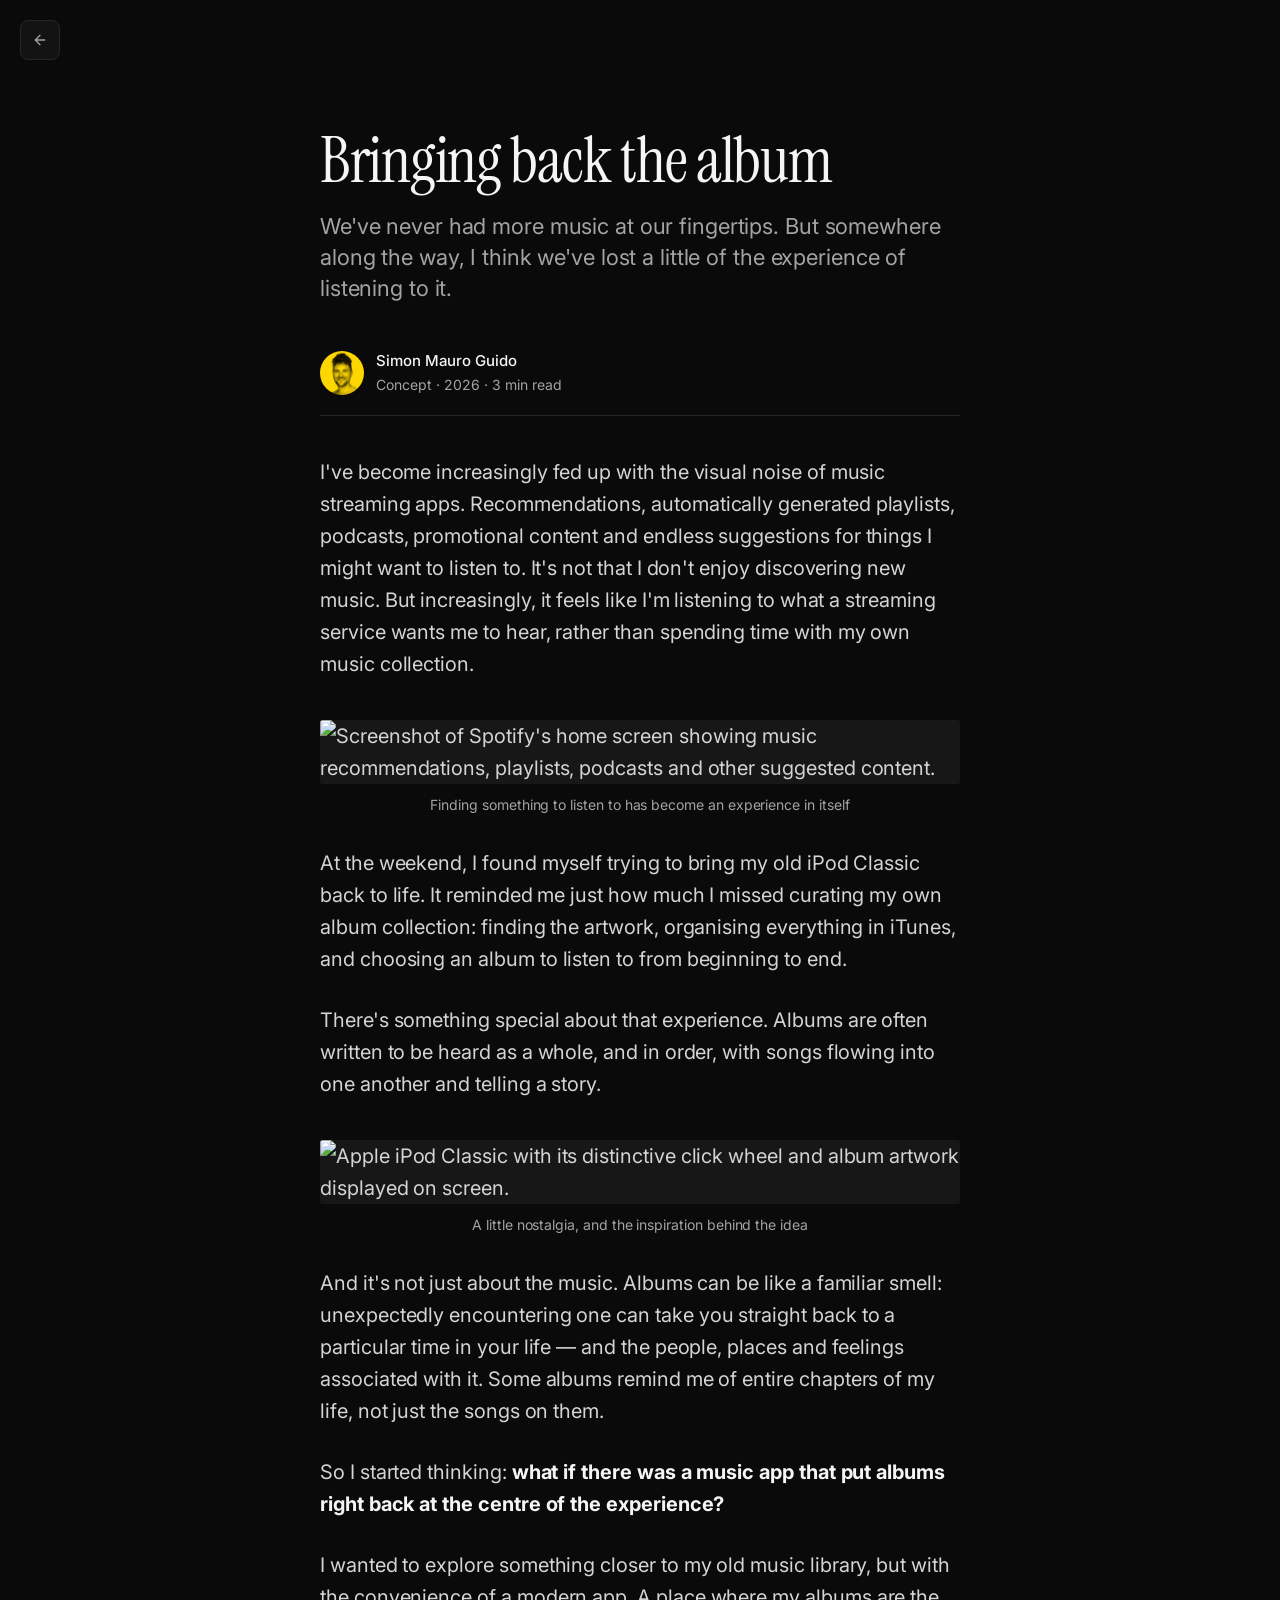
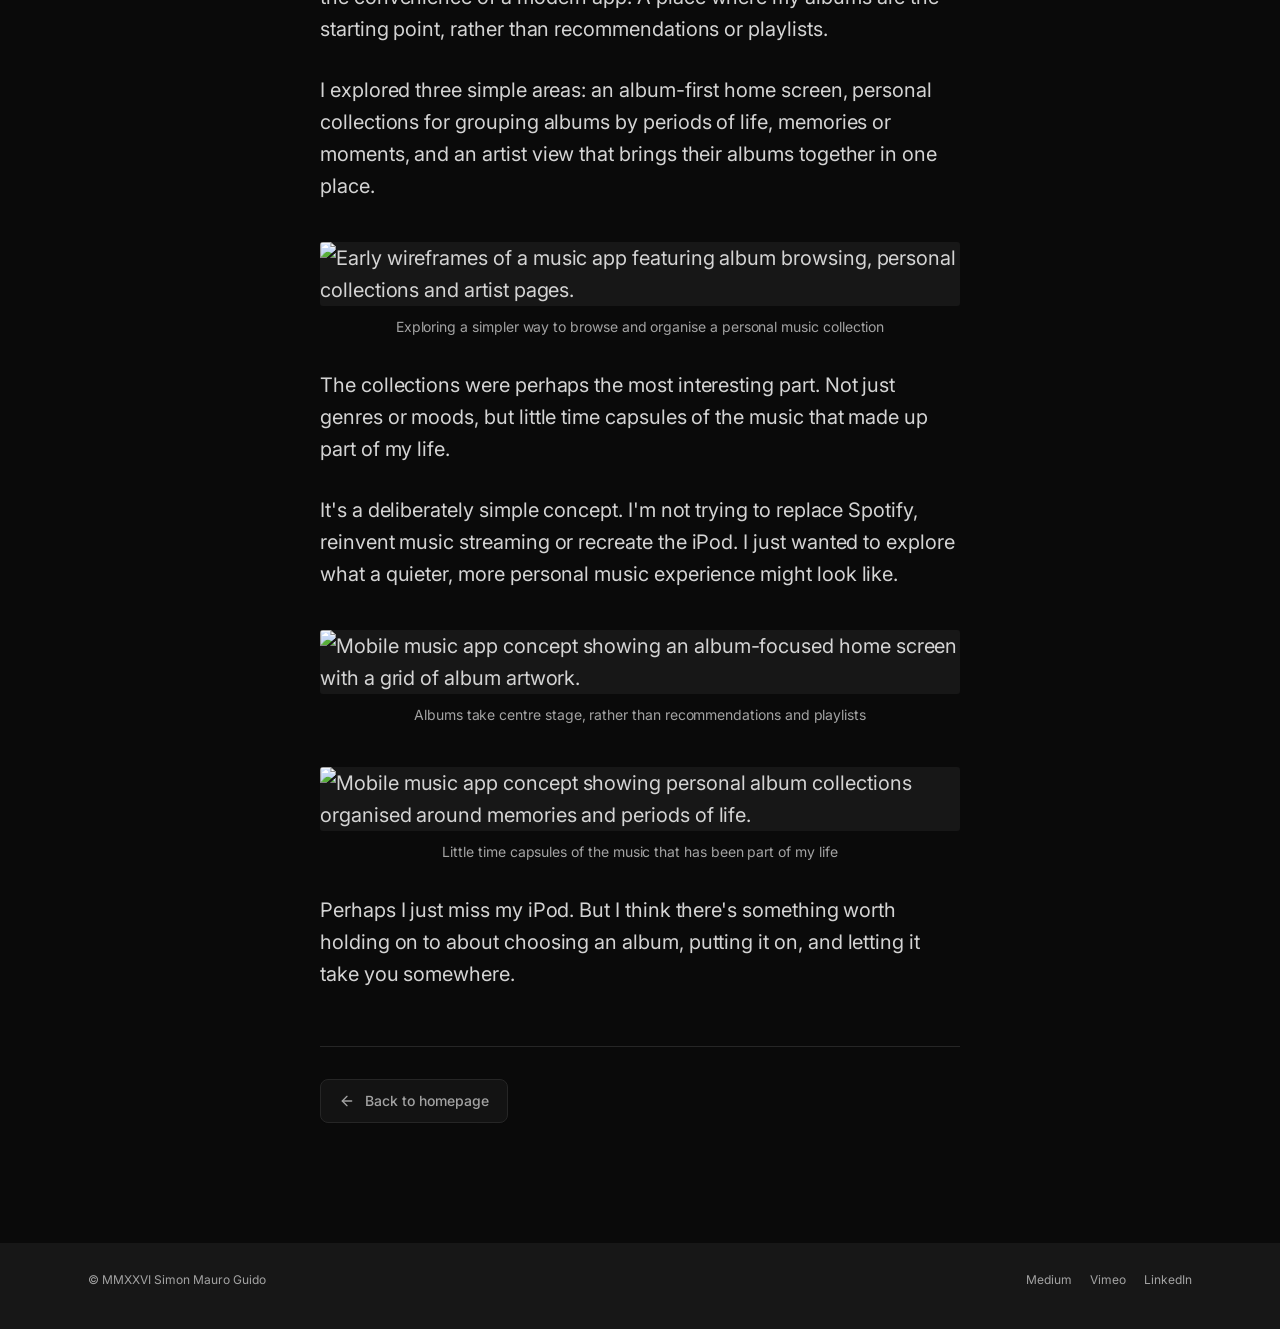
==== concept-album.html @ 784ce375 "Add files via upload Adding the concept album page" ====
<!DOCTYPE html>
<html lang="en" data-theme="dark">
  <head>
    <!-- Google tag (gtag.js) -->
    <script async src="https://www.googletagmanager.com/gtag/js?id=G-SGGXNHR2MG"></script>
    <script>
      window.dataLayer = window.dataLayer || [];
      function gtag() {
        dataLayer.push(arguments);
      }
      gtag("js", new Date());

      gtag("config", "G-SGGXNHR2MG");
    </script>
    <meta charset="UTF-8" />
    <meta name="viewport" content="width=device-width, initial-scale=1, viewport-fit=cover" />
    <title>Bringing back the album — Simon Mauro Guido</title>
    <meta
      name="description"
      content="We've never had more music at our fingertips. But somewhere along the way, I think we've lost a little of the experience of listening to it."
    />
    <link rel="canonical" href="https://smg.design/concept-album.html" />
    <link rel="icon" href="images/favicon.png" type="image/png" />
    <link rel="apple-touch-icon" href="images/apple-touch-icon.png" />
    <meta property="og:type" content="article" />
    <meta property="og:site_name" content="Simon Mauro Guido" />
    <meta property="og:title" content="Bringing back the album — Simon Mauro Guido" />
    <meta
      property="og:description"
      content="We've never had more music at our fingertips. But somewhere along the way, I think we've lost a little of the experience of listening to it."
    />
    <meta property="og:url" content="https://smg.design/concept-album.html" />
    <meta property="og:image" content="https://smg.design/images/opengraph.png" />
    <meta name="twitter:card" content="summary_large_image" />
    <meta name="twitter:title" content="Bringing back the album — Simon Mauro Guido" />
    <meta
      name="twitter:description"
      content="We've never had more music at our fingertips. But somewhere along the way, I think we've lost a little of the experience of listening to it."
    />
    <meta name="twitter:image" content="https://smg.design/images/opengraph.png" />
    <link rel="preconnect" href="https://fonts.googleapis.com" />
    <link rel="preconnect" href="https://fonts.gstatic.com" crossorigin />
    <link
      href="https://fonts.googleapis.com/css2?family=Instrument+Serif:ital@0;1&family=Inter:wght@400;500;600&display=swap"
      rel="stylesheet"
    />
    <meta name="theme-color" content="#0a0a0a" />
    <script>
      (function () {
        var d = document.documentElement;
        d.classList.add("js");
        try {
          var q = location.search;
          if (/[?&]light\b/.test(q)) sessionStorage.setItem("smg-theme", "light");
          else if (/[?&]dark\b/.test(q)) sessionStorage.removeItem("smg-theme");
          if (sessionStorage.getItem("smg-theme") === "light") d.setAttribute("data-theme", "light");
        } catch (e) {
          if (/[?&]light\b/.test(location.search)) d.setAttribute("data-theme", "light");
        }
      })();
    </script>
    <link rel="stylesheet" href="styles.css" />
  </head>
  <body>
    <!-- Back-to-home icon button (fixed, top left) -->
    <a class="back" href="index.html" aria-label="Back to homepage">
      <svg
        width="16"
        height="16"
        viewBox="0 0 24 24"
        fill="none"
        stroke="currentColor"
        stroke-width="2"
        stroke-linecap="round"
        stroke-linejoin="round"
        aria-hidden="true"
      >
        <path d="M19 12H5" />
        <path d="M12 19 5 12l7-7" />
      </svg>
    </a>
    <!-- ===== ARTICLE — 680px reading column ===== -->
    <main class="a">
      <!-- Title, subtitle and byline -->
      <header>
        <h1>Bringing back the album</h1>
        <p class="dek">We've never had more music at our fingertips. But somewhere along the way, I think we've lost a little of the experience of listening to it.</p>
        <a class="by" href="index.html">
          <img src="images/smg-profile.jpeg" alt="" />
          <div>
            <b>Simon Mauro Guido</b>
            <span>Concept · 2026 · 3 min read</span>
          </div>
        </a>
      </header>
      <!-- Article body: plain h2/h3/p/ul/blockquote/img tags are styled automatically -->
      <article class="body">
        <p>
          I've become increasingly fed up with the visual noise of music streaming apps. Recommendations, automatically generated playlists, podcasts, promotional content and endless suggestions for things I might want to listen to. It's not that I don't enjoy discovering new music. But increasingly, it feels like I'm listening to what a streaming service wants me to hear, rather than spending time with my own music collection.
        </p>

        <img
          data-zoom
          src="images/concept-album-spotify.png"
          alt="Screenshot of Spotify's home screen showing music recommendations, playlists, podcasts and other suggested content."
          loading="lazy"
        />
        <figcaption>Finding something to listen to has become an experience in itself</figcaption>

         <p>
          At the weekend, I found myself trying to bring my old iPod Classic back to life. It reminded me just how much I missed curating my own album collection: finding the artwork, organising everything in iTunes, and choosing an album to listen to from beginning to end.
        </p>

        <p>
          There's something special about that experience. Albums are often written to be heard as a whole, and in order, with songs flowing into one another and telling a story.
        </p>

        <img
          data-zoom
          src="images/concept-album-ipod.png"
          alt="Apple iPod Classic with its distinctive click wheel and album artwork displayed on screen."
          loading="lazy"
        />
        <figcaption>A little nostalgia, and the inspiration behind the idea</figcaption>

        <p>
          And it's not just about the music. Albums can be like a familiar smell: unexpectedly encountering one can take you straight back to a particular time in your life — and the people, places and feelings associated with it. Some albums remind me of entire chapters of my life, not just the songs on them.
        </p>

        <p>So I started thinking: <b>what if there was a music app that put albums right back at the centre of the experience?</b></p>

        <p>
          I wanted to explore something closer to my old music library, but with the convenience of a modern app. A place where my albums are the starting point, rather than recommendations or playlists.
        </p>

        <p>
          I explored three simple areas: an album-first home screen, personal collections for grouping albums by periods of life, memories or moments, and an artist view that brings their albums together in one place.
        </p>

        <img
          data-zoom
          src="images/concept-album-wireframes.png"
          alt="Early wireframes of a music app featuring album browsing, personal collections and artist pages."
          loading="lazy"
        />
        <figcaption>Exploring a simpler way to browse and organise a personal music collection</figcaption>

        <p>
          The collections were perhaps the most interesting part. Not just genres or moods, but little time capsules of the music that made up part of my life.
        </p>

        <p>
          It's a deliberately simple concept. I'm not trying to replace Spotify, reinvent music streaming or recreate the iPod. I just wanted to explore what a quieter, more personal music experience might look like.
        </p>

        <img
          data-zoom
          src="images/concept-album-designs-home.png"
          alt="Mobile music app concept showing an album-focused home screen with a grid of album artwork."
          loading="lazy"
        />
        <figcaption>Albums take centre stage, rather than recommendations and playlists</figcaption>

        <img
          data-zoom
          src="images/concept-album-designs-collections.png"
          alt="Mobile music app concept showing personal album collections organised around memories and periods of life."
          loading="lazy"
        />
        <figcaption>Little time capsules of the music that has been part of my life</figcaption>

        <p>
          Perhaps I just miss my iPod. But I think there's something worth holding on to about choosing an album, putting it on, and letting it take you somewhere.
        </p>

      </article>
      <!-- Back-to-homepage button -->
      <div class="end">
        <a class="btn-2" href="index.html">
          <svg
            width="16"
            height="16"
            viewBox="0 0 24 24"
            fill="none"
            stroke="currentColor"
            stroke-width="2"
            stroke-linecap="round"
            stroke-linejoin="round"
            aria-hidden="true"
          >
            <path d="M19 12H5" />
            <path d="M12 19 5 12l7-7" />
          </svg>
          Back to homepage
        </a>
      </div>
    </main>

    <!-- ===== FOOTER ===== -->
    <footer>
      <div class="wrap">
        <!-- "Member of" row hidden for now — restore when ready:
        <div class="mem"><span>Member of</span><span>…</span></div> -->
        <div class="bot">
          <span>© MMXXVI Simon Mauro Guido</span>
          <div class="l">
            <a href="https://medium.com/@smgdesign" target="_blank" rel="noopener">Medium</a>
            <a href="https://vimeo.com/smgdesign" target="_blank" rel="noopener">Vimeo</a>
            <a href="https://www.linkedin.com/in/simonmauroguido" target="_blank" rel="noopener">LinkedIn</a>
          </div>
        </div>
      </div>
    </footer>
    <script src="site.js"></script>
  </body>
</html>
---- styles.css ----
/* Simon Mauro Guido — shared styles (home, articles, kitchen sink) */
/* ==========================================================================
   COLOUR TOKENS
   Layer 1 — primitives: Tailwind CSS palette (hex), plus the one custom colour (--accent).
   Layer 2 — semantic tokens: the only colours the rest of this file uses.
   Dark is the default. Light is an easter egg: add ?light to any URL
   (remembered for the tab; ?dark clears it).
   ========================================================================== */
:root{
  /* Primitives */
  --white:#fff; --black:#000;
  --neutral-100:#f5f5f5; --neutral-200:#e5e5e5; --neutral-300:#d4d4d4; --neutral-400:#a3a3a3; --neutral-500:#737373;
  --neutral-600:#525252; --neutral-700:#404040; --neutral-800:#262626; --neutral-900:#171717; --neutral-950:#0a0a0a;
  --amber-500:#f59e0b; --amber-700:#b45309;
  --accent:#FFD800; /* brand yellow — the only non-Tailwind colour */

  /* Semantic — dark (default) */
  --bg-primary:var(--neutral-950);
  --bg-secondary:var(--neutral-900);
  --text-primary:var(--neutral-100);
  --text-body:var(--neutral-300);      /* article paragraphs */
  --text-secondary:var(--neutral-400);
  --text-tertiary:var(--neutral-500);
  --border-primary:var(--neutral-800);
  --border-strong:var(--neutral-600);  /* link underlines at rest */
  --warning:var(--amber-500);
  --on-accent:var(--neutral-950);
  --signature-filter:none;
  --overlay-bg:color-mix(in srgb,var(--black) 93%,transparent);
  --overlay-text:var(--neutral-100);
  --overlay-text-secondary:var(--neutral-400);
  --scrim:color-mix(in srgb,var(--black) 47%,transparent);

  --serif:'Instrument Serif',Georgia,serif;
  --sans:-apple-system,BlinkMacSystemFont,'SF Pro Text','Inter','Helvetica Neue',Arial,sans-serif;
  color-scheme:dark;
  box-sizing:border-box;padding-top:env(safe-area-inset-top,0px);padding-bottom:env(safe-area-inset-bottom,0px);
}
/* Semantic — light */
:root[data-theme="light"]{
  --bg-primary:var(--white);
  --bg-secondary:var(--neutral-100);
  --text-primary:var(--neutral-900);
  --text-body:var(--neutral-700);
  --text-secondary:var(--neutral-600);
  --text-tertiary:var(--neutral-500);
  --border-primary:var(--neutral-200);
  --border-strong:var(--neutral-400);
  --warning:var(--amber-700);
  --signature-filter:invert(1);
  color-scheme:light;
}
*{box-sizing:border-box}
html{scroll-behavior:smooth}
body{margin:0;background:var(--bg-primary);color:var(--text-primary);font:400 17px/1.47 var(--sans);-webkit-font-smoothing:antialiased;overflow-x:clip;transition:background .3s,color .3s}
::selection{background:var(--accent);color:var(--on-accent)}
a{color:inherit;text-decoration:none}
img{display:block}
.hidden{display:none!important}
.wrap{max-width:1200px;margin:0 auto;padding:0 clamp(20px,4vw,48px)}
.small{font-size:13px;color:var(--text-tertiary)}
/* One link pattern everywhere: quiet at rest, ink + yellow underline on hover */
.lnk,footer a,footer button,.item h3,.by b,.author b,.body a{text-decoration:underline;text-decoration-color:transparent;text-decoration-thickness:1px;text-underline-offset:4px;transition:color .2s,text-decoration-color .2s}
.lnk:hover,footer a:hover,footer button:hover,a.item:hover h3,.by:hover b,.author:hover b,.body a:hover{color:var(--text-primary);text-decoration-color:var(--accent)}
.lnk{color:var(--text-secondary);font-size:15px;display:inline-block;margin-top:14px}
.sub{margin:14px 0 0;font-size:15px;line-height:1.45;color:var(--text-secondary);max-width:22em}

/* hero */
.hero{position:sticky;top:0;min-height:100svh;display:flex;align-items:center;z-index:0}
.hero-in{width:100%;display:flex;flex-direction:column;align-items:flex-start;padding-block:clamp(56px,10vh,120px);transform-origin:0 50%;will-change:opacity,transform}
.over{position:relative;z-index:1;background:var(--bg-primary)}
.sig{display:block;width:min(240px,60%);filter:var(--signature-filter);margin:8px 0 0}
.hero h1{font:400 clamp(56px,9.8vw,132px)/.93 var(--serif);letter-spacing:-.025em;margin:0}
.ln{display:block;white-space:nowrap}
.hero p{font-size:clamp(19px,1.8vw,24px);line-height:1.4;color:var(--text-secondary);margin:clamp(24px,4vh,40px) 0 clamp(28px,5vh,48px);max-width:28em}
.btns{display:flex;gap:22px;align-items:center;flex-wrap:wrap}
.btn{background:var(--text-primary);color:var(--bg-primary);font-size:14px;font-weight:500;padding:11px 20px;border-radius:8px;transition:opacity .2s}
.btn:hover{opacity:.82}

/* sections: heading column + content column */
.sec{display:grid;grid-template-columns:minmax(0,1fr) minmax(0,2fr);gap:clamp(24px,5vw,72px);padding:64px 0 72px;border-top:1px solid var(--border-primary)}
.sec h2{font:400 clamp(40px,5vw,60px)/1 var(--serif);letter-spacing:-.015em;margin:0}
.stick{position:sticky;top:24px}
.sec.full{grid-template-columns:1fr;gap:32px}
@media(max-width:820px){.sec{grid-template-columns:1fr;padding:48px 0}.stick{position:static}}

.item{display:flex;gap:24px;padding:22px 0;border-top:1px solid var(--border-primary);align-items:flex-start}
.item:first-child{border-top:0;padding-top:0}
.th{width:220px;flex:none;aspect-ratio:4/3;border-radius:6px;overflow:hidden;background:var(--bg-secondary);position:relative}
.th img{width:100%;height:100%;object-fit:cover;transition:transform .8s cubic-bezier(.2,.7,.2,1)}
a.item:hover .th img{transform:scale(1.04)}
.item h3{font:600 21px/1.25 var(--sans);letter-spacing:-.01em;margin:0 0 6px}
.item p{margin:0 0 10px;color:var(--text-secondary);font-size:16px;max-width:46ch}
.soon .th::after{content:"Coming Soon";position:absolute;inset:0;display:flex;align-items:center;justify-content:center;font:600 12px var(--sans);color:var(--overlay-text);background:var(--scrim)}
@media(max-width:600px){.item{flex-direction:column;gap:14px}.th{width:100%}}

.xr{display:flex;gap:16px;align-items:center;padding:16px 0;border-top:1px solid var(--border-primary)}
.xr:first-child{border-top:0;padding-top:0}
.lg{width:44px;height:44px;border-radius:6px;overflow:hidden;background:var(--bg-secondary);flex:none;border:1px solid var(--border-primary)}
.lg img{width:100%;height:100%;object-fit:cover}
.xr b{display:block;font-weight:600;font-size:17px;line-height:1.25;letter-spacing:-.01em}
.xr .small{display:block;line-height:1.3;margin-top:2px}
.xr .yr{margin-left:auto;font-size:13px;color:var(--text-secondary);white-space:nowrap}

.shots{display:grid;grid-template-columns:repeat(3,1fr);gap:16px;margin-top:36px}
.shot{border:0;padding:0;aspect-ratio:4/3;border-radius:8px;overflow:hidden;background:var(--bg-secondary);cursor:zoom-in}
.shot img{width:100%;height:100%;object-fit:cover;transition:transform .8s cubic-bezier(.2,.7,.2,1)}
.shot:hover img{transform:scale(1.04)}
@media(max-width:800px){.shots{grid-template-columns:1fr 1fr}}@media(max-width:640px){.shots{grid-template-columns:1fr}}

.about p{font-size:clamp(17px,1.5vw,19px);line-height:1.6;color:var(--text-secondary);margin:0 0 1.2em;max-width:36em}
.me-img{width:100%;aspect-ratio:1;object-fit:cover;border-radius:8px;background:var(--bg-secondary)}

.rec{display:flex;gap:16px;padding:22px 0;border-top:1px solid var(--border-primary)}
.rec:first-child{border-top:0;padding-top:0}
.rec img{width:48px;height:48px;border-radius:50%;object-fit:cover;background:var(--bg-secondary);flex:none}
.rec p{margin:0 0 10px;font-size:17px;color:var(--text-secondary)}
.rec b{display:block;font-weight:600;line-height:1.25}
.rec .small{display:block;line-height:1.3;margin-top:2px}

footer{background:var(--bg-secondary);padding:28px 0 40px;margin-top:24px}
footer{font-size:12px;color:var(--text-secondary)}
.mem{display:flex;flex-wrap:wrap;gap:6px 24px;padding-bottom:20px;margin-bottom:20px;border-bottom:1px solid var(--border-primary)}
.mem span:first-child{color:var(--text-primary)}
.bot{display:flex;flex-wrap:wrap;gap:14px;justify-content:space-between}
.bot .l{display:flex;gap:18px}
footer button{font:inherit;background:none;border:0;color:var(--text-secondary);cursor:pointer;padding:0}

/* reveal */
.js .rv{opacity:0;transform:translateY(22px);transition:opacity .8s cubic-bezier(.2,.7,.2,1),transform .8s cubic-bezier(.2,.7,.2,1)}
.js .rv.in{opacity:1;transform:none}

/* ARTICLE — Medium-width (680px), sans body */
.a{max-width:680px;margin:0 auto;padding:0 20px}
.a header{padding:clamp(96px,11vw,128px) 0 0}
.back{position:fixed;top:calc(20px + env(safe-area-inset-top,0px));left:max(20px,env(safe-area-inset-left,0px));z-index:50;width:40px;height:40px;display:flex;align-items:center;justify-content:center;border-radius:8px;background:color-mix(in srgb,var(--bg-secondary) 75%,transparent);backdrop-filter:blur(16px);-webkit-backdrop-filter:blur(16px);border:1px solid var(--border-primary);color:var(--text-secondary);transition:color .2s}
.back:hover{color:var(--text-primary);border-color:var(--accent)}
.end{margin-top:56px;padding-top:32px;border-top:1px solid var(--border-primary)}
.a h1{font:400 clamp(46px,6.4vw,64px)/1.02 var(--serif);letter-spacing:-.02em;margin:0 0 18px}
.a .dek{font-size:22px;line-height:1.4;color:var(--text-secondary);margin:0 0 28px;letter-spacing:-.005em}
.by{display:flex;align-items:center;gap:12px;padding:18px 0;border-bottom:1px solid var(--border-primary);margin-bottom:40px}
.by img{width:44px;height:44px;border-radius:50%;object-fit:cover;background:var(--bg-secondary)}
.by b{font-weight:500;font-size:15px;display:block}
.by span{font-size:14px;color:var(--text-secondary)}
.body{font-size:20px;line-height:1.6;letter-spacing:-.003em;color:var(--text-body)}
.body p{margin:0 0 1.45em}
.body h2{font:400 clamp(30px,4.4vw,38px)/1.12 var(--serif);letter-spacing:-.015em;margin:1.9em 0 .6em}
.body a{color:var(--text-primary);text-decoration-color:var(--border-strong)}
.body ul{padding-left:1.2em;margin:0 0 1.6em}.body li{margin-bottom:.7em}
.body img{width:100%;border-radius:3px;margin:2em 0 .5em;cursor:zoom-in;background:var(--bg-secondary);min-height:0}
.body figcaption{font-size:14px;color:var(--text-secondary);text-align:center;margin:0 0 2.2em}
.body blockquote{margin:2em 0;padding-left:23px;border-left:3px solid var(--accent)}
.body blockquote p{color:var(--text-primary);font:italic 400 26px/1.3 var(--serif);margin:0}
.body blockquote cite{display:block;font:400 14px var(--sans);font-style:normal;color:var(--text-secondary);margin-top:12px}

@media(prefers-reduced-motion:reduce){*{transition-duration:.01ms!important}.js .rv{opacity:1;transform:none}html{scroll-behavior:auto}}

/* ---- lightbox ---- */
#lb{position:fixed;inset:0;z-index:100;background:var(--overlay-bg);display:none;align-items:center;justify-content:center;flex-direction:column;padding:clamp(16px,4vw,48px);gap:14px}
#lb.on{display:flex}
#lb img{display:block;max-width:100%;max-height:calc(100svh - 130px);width:auto;height:auto;object-fit:contain;border-radius:3px;cursor:zoom-out;background:none;border:0;margin:0}
#lb .cap{color:var(--overlay-text);font-size:14px;line-height:1.4;text-align:center;min-height:2.6em}
#lb .cap span{display:block;color:var(--overlay-text-secondary);font-size:12px;margin-top:2px}
#lb button{position:absolute;background:none;border:0;color:var(--overlay-text);font:300 36px/1 var(--sans);cursor:pointer;padding:14px 18px;opacity:.65;transition:opacity .2s}
#lb button:hover,#lb button:focus-visible{opacity:1}
#lb .x{top:max(8px,env(safe-area-inset-top,0px));right:8px}
#lb .p{left:4px;top:50%;transform:translateY(-50%)}
#lb .n{right:4px;top:50%;transform:translateY(-50%)}
#lb.single .p,#lb.single .n{display:none}

/* ---- section + layout additions ---- */
.sec.full .sub{max-width:none}
.about h2{margin:0 0 28px}
.lnk-more{margin-top:22px}

/* ---- article components (also used by kitchen-sink.html) ---- */
.body h2,.body h3,.body h4,.body strong,.body b{color:var(--text-primary)}
.body h3{font:400 28px/1.15 var(--serif);letter-spacing:-.01em;margin:1.8em 0 .5em}
.body h4{font:600 17px/1.3 var(--sans);margin:1.6em 0 .5em}
.body ol{padding-left:1.3em;margin:0 0 1.6em}
.body li>ul,.body li>ol{margin:.6em 0 0}
.body li>ul{list-style:circle}
.body hr{border:0;border-top:1px solid var(--border-primary);margin:2.4em 0}
.body code{font:.85em ui-monospace,SFMono-Regular,Menlo,monospace;background:var(--bg-secondary);padding:.1em .35em;border-radius:3px}
.body .image-grid{display:grid;grid-template-columns:1fr 1fr;gap:12px;margin:2em 0}
.body .image-grid figure{margin:0}
.body .image-grid img{margin:0;aspect-ratio:1/1;object-fit:cover}
.body .image-grid figcaption{margin:.5em 0 0}
.body .scroll-gallery{display:flex;gap:12px;overflow-x:auto;width:100vw;margin:2.4em calc(50% - 50vw);padding:0 max(20px,calc((100vw - 640px)/2));scroll-padding:0 max(20px,calc((100vw - 640px)/2));scroll-snap-type:x mandatory;scrollbar-width:thin;scrollbar-color:var(--border-primary) transparent}
.body .scroll-gallery figure{flex:0 0 auto;width:min(480px,calc(100vw - 80px));margin:0;scroll-snap-align:start}
.body .scroll-gallery img{margin:0;aspect-ratio:4/3;object-fit:cover}
.body .scroll-gallery figcaption{margin:.5em 0 0;text-align:left}
.callout{display:flex;gap:12px;align-items:flex-start;border:1px solid var(--border-primary);background:var(--bg-secondary);border-radius:6px;padding:16px 18px;margin:2em 0;font-size:16px;line-height:1.55;color:var(--text-secondary)}
.callout svg{flex:none;width:18px;height:18px;margin-top:3px}
.callout p{margin:0}
.callout-info svg{color:var(--text-tertiary)}
.callout-warning svg{color:var(--warning)}

/* ---- small screens ---- */
@media(max-width:820px){.about>div:first-child{order:2}}
@media(max-width:700px){.sig{width:180px}.hero h1{font-size:16.5vw}}


/* ---- secondary button (same treatment as the article back icon) ---- */
.btn-2{display:inline-flex;align-items:center;gap:10px;font-size:14px;font-weight:500;padding:11px 18px;border-radius:8px;background:color-mix(in srgb,var(--bg-secondary) 75%,transparent);backdrop-filter:blur(16px);-webkit-backdrop-filter:blur(16px);border:1px solid var(--border-primary);color:var(--text-secondary);transition:color .2s,border-color .2s}
.btn-2:hover{color:var(--text-primary);border-color:var(--accent)}
.end{padding-bottom:96px}

/* ---- icons ---- */
/* Arrow icon is an SVG, not the ↗ character: that glyph renders as a long stick on Android. */
.ico{width:.95em;height:.95em;margin-left:.15em;vertical-align:-.12em;flex:none;fill:none;stroke:currentColor;stroke-width:2;stroke-linecap:round;stroke-linejoin:round}
/* Badge on cards that link to another site (internal cards have none) */
.ext{position:absolute;top:8px;right:8px;width:28px;height:28px;display:flex;align-items:center;justify-content:center;border-radius:6px;background:color-mix(in srgb,var(--bg-primary) 70%,transparent);backdrop-filter:blur(10px);-webkit-backdrop-filter:blur(10px);border:1px solid var(--border-primary);color:var(--text-secondary);transition:color .2s,border-color .2s}
.ext .ico{width:14px;height:14px;margin:0}
a.item:hover .ext{color:var(--text-primary);border-color:var(--accent)}
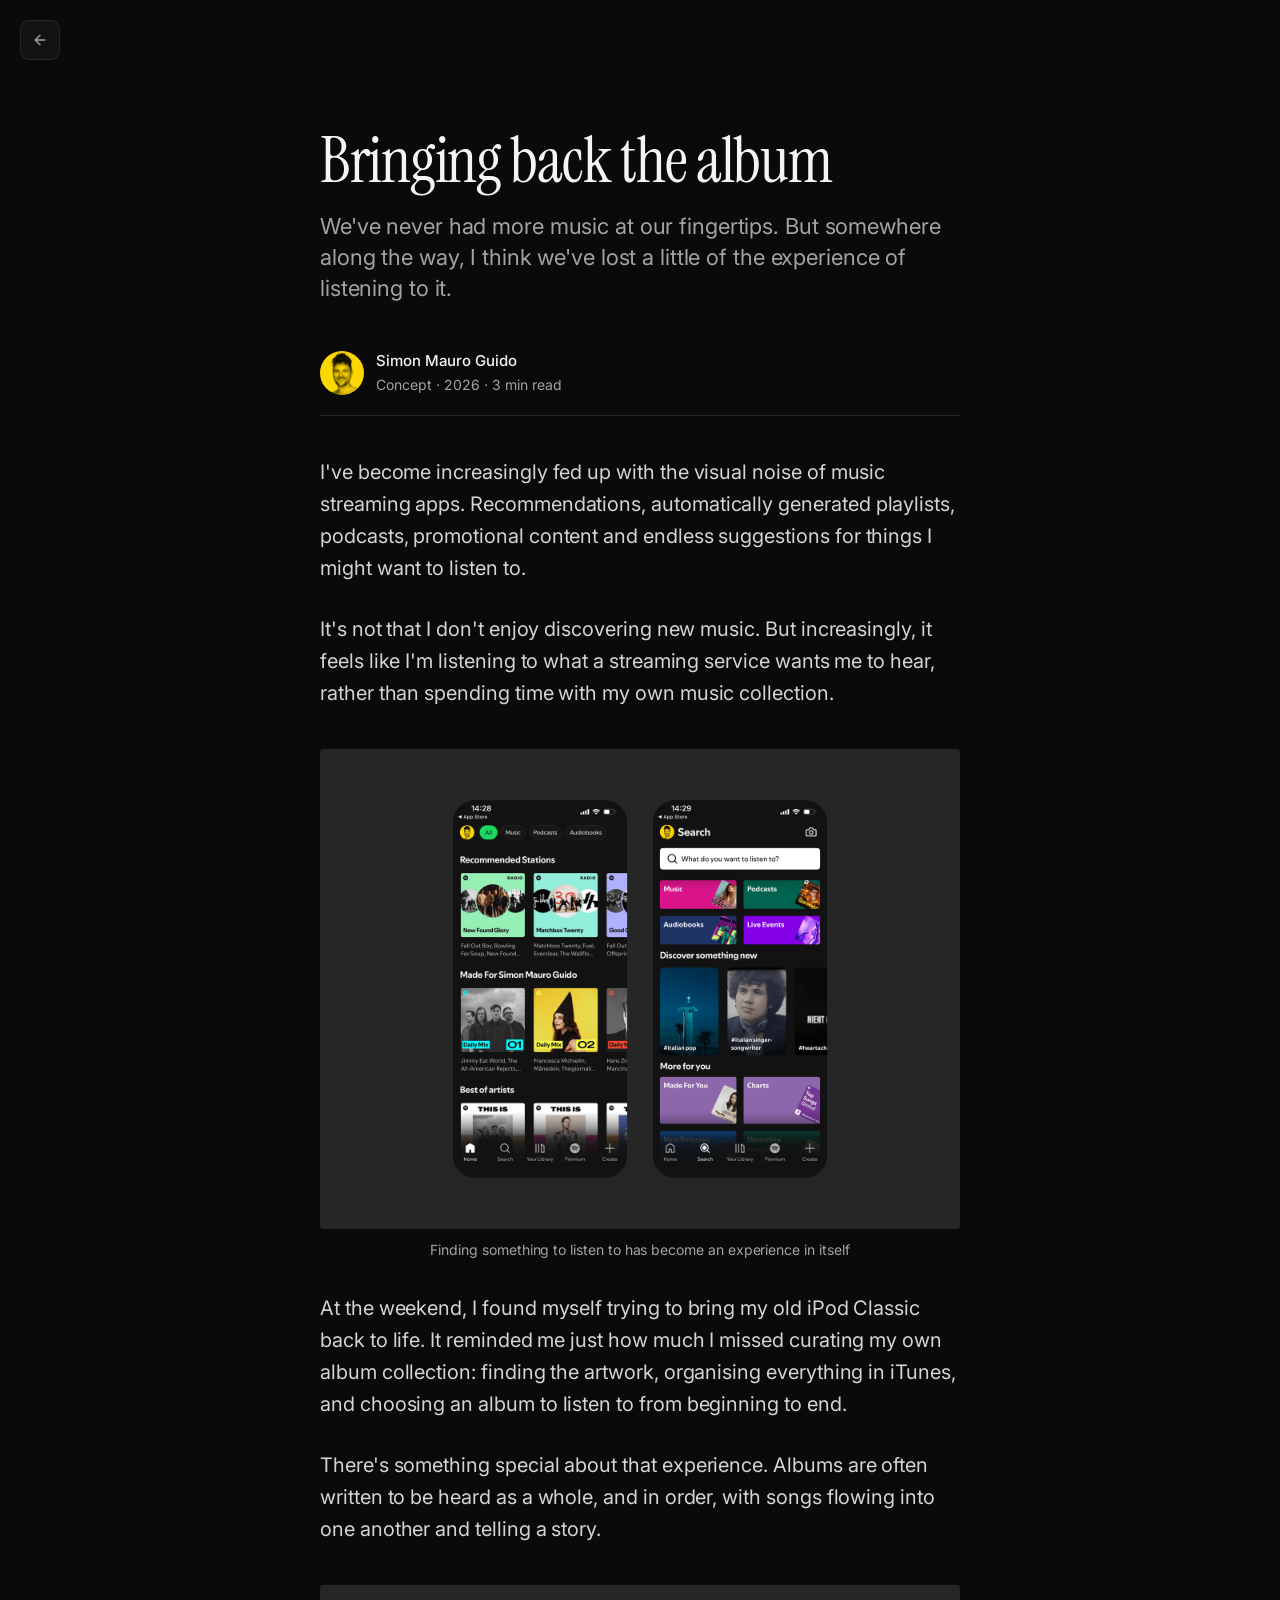
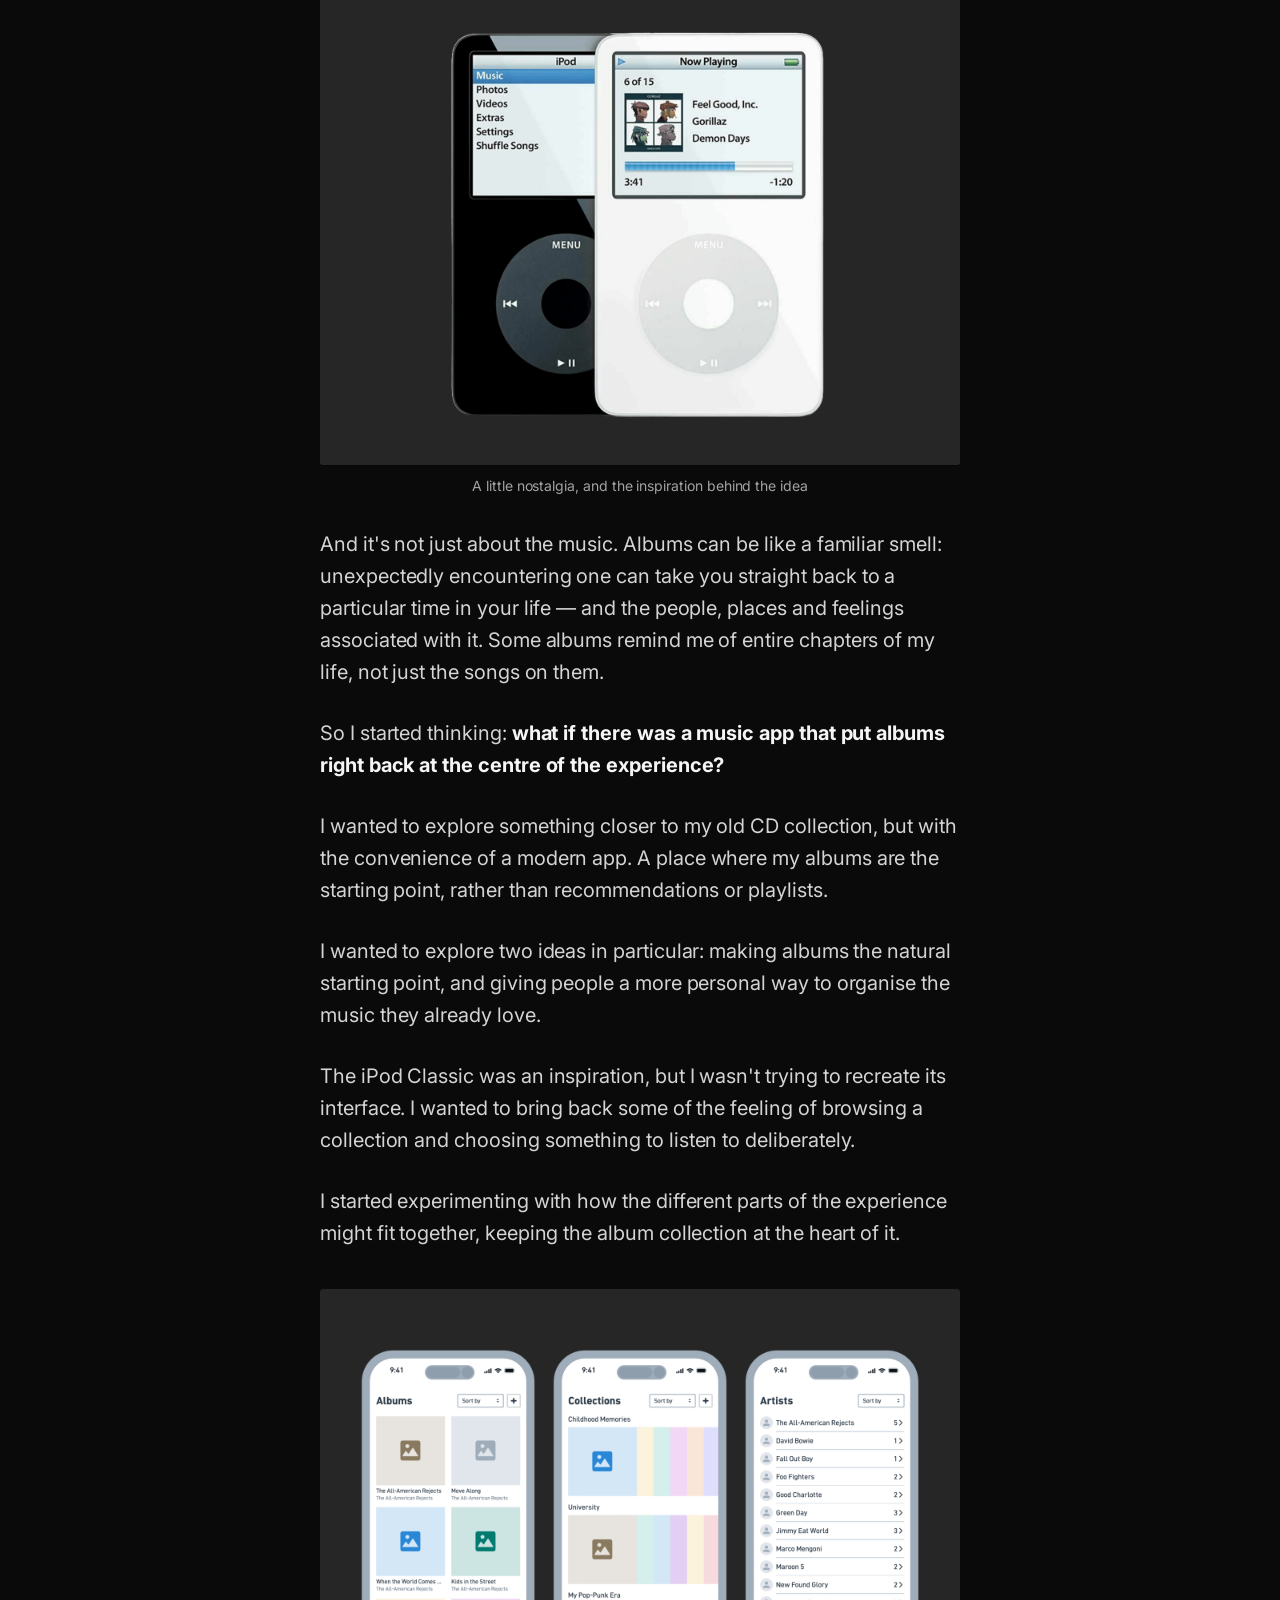
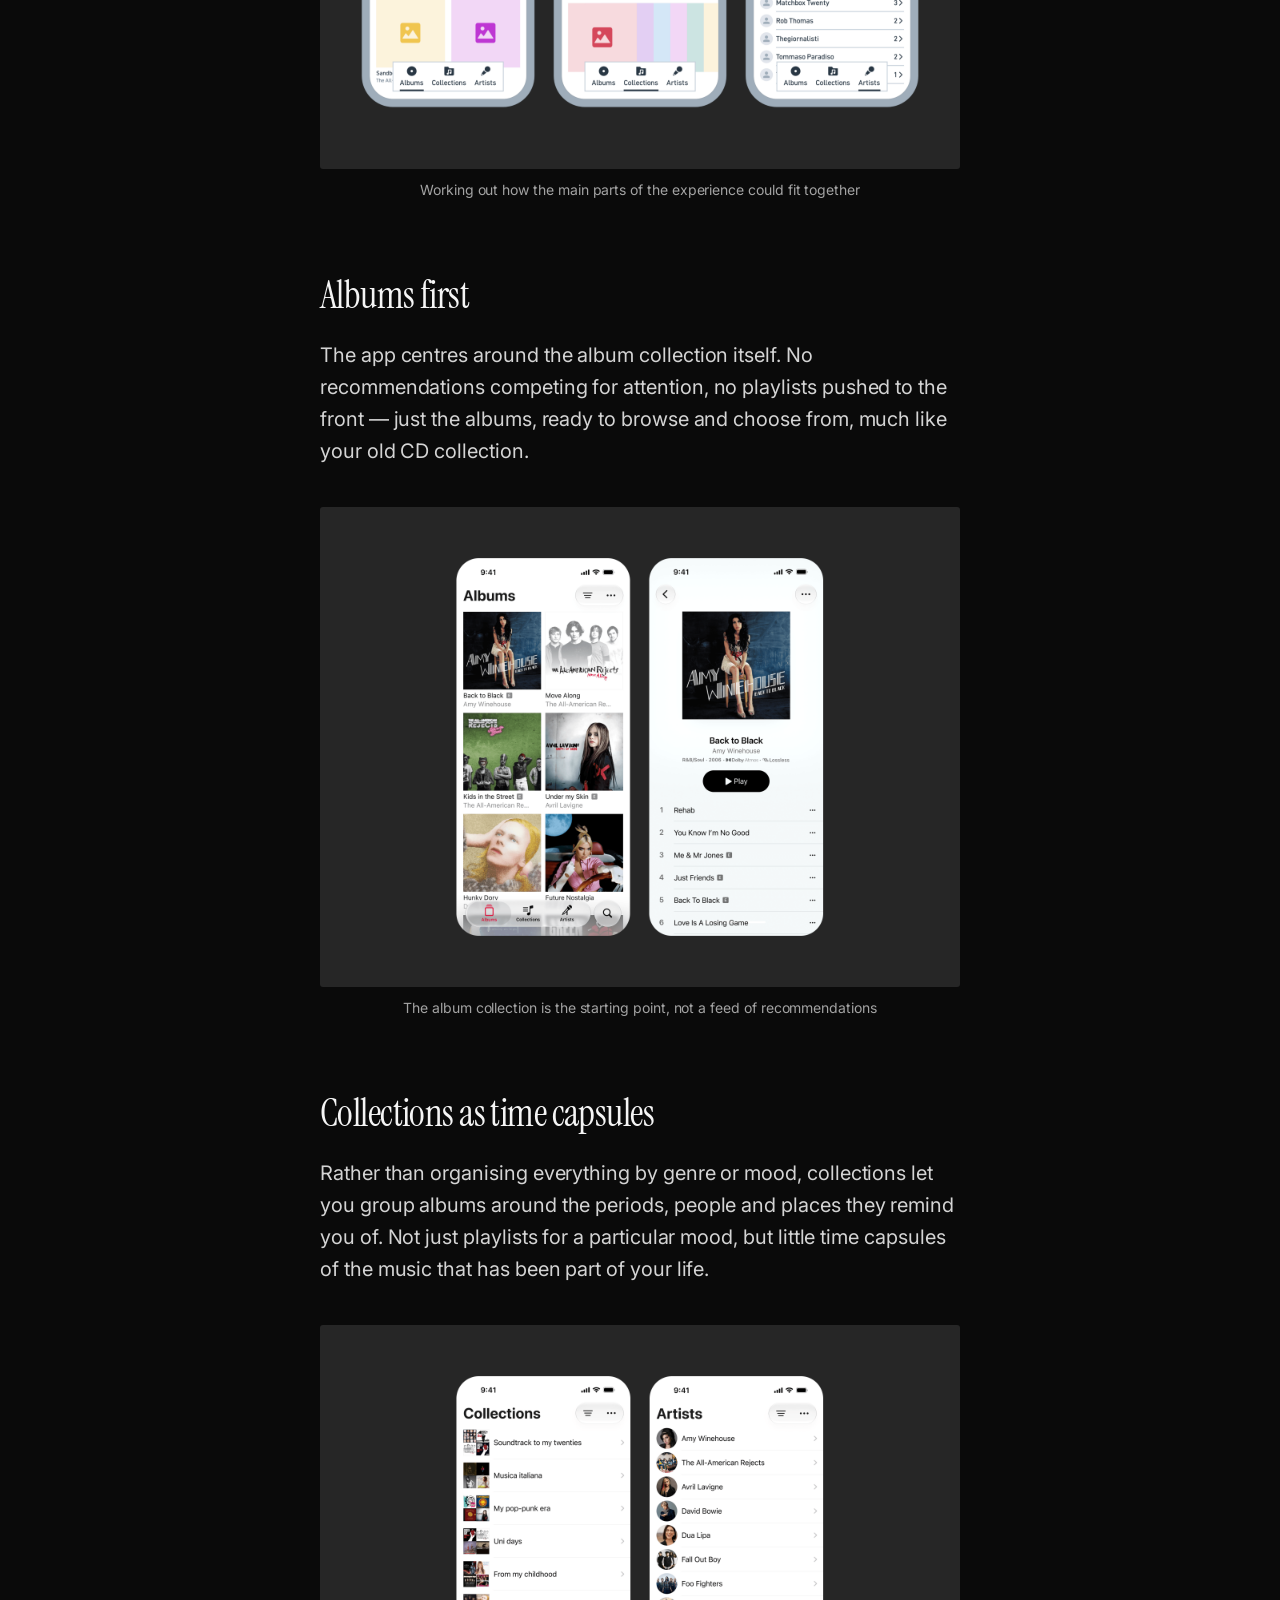
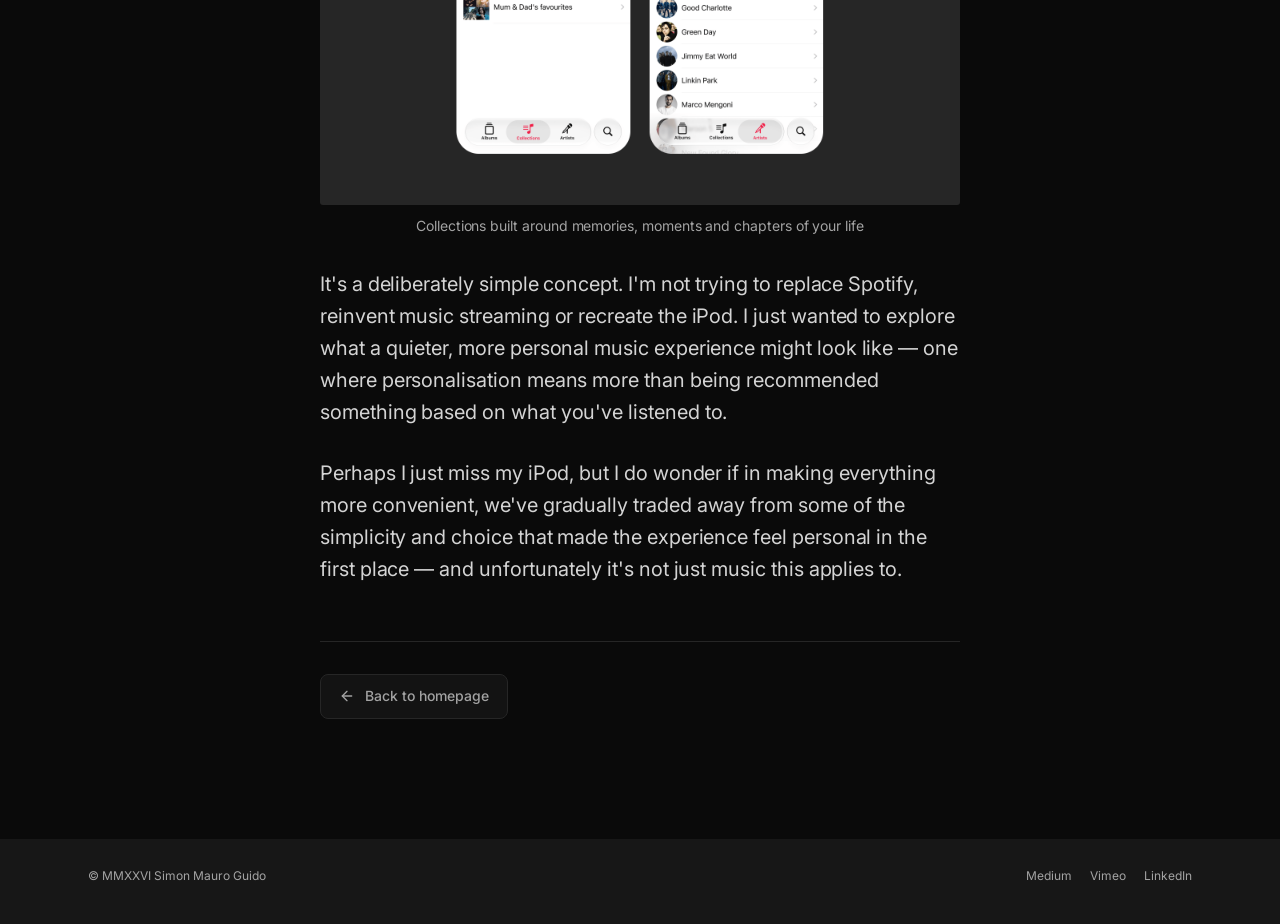
==== commit b28ea8f0: "Add files via upload Concept album update" ====
--- a/concept-album.html
+++ b/concept-album.html
@@ -96,7 +96,11 @@
       <!-- Article body: plain h2/h3/p/ul/blockquote/img tags are styled automatically -->
       <article class="body">
         <p>
-          I've become increasingly fed up with the visual noise of music streaming apps. Recommendations, automatically generated playlists, podcasts, promotional content and endless suggestions for things I might want to listen to. It's not that I don't enjoy discovering new music. But increasingly, it feels like I'm listening to what a streaming service wants me to hear, rather than spending time with my own music collection.
+          I've become increasingly fed up with the visual noise of music streaming apps. Recommendations, automatically generated playlists, podcasts, promotional content and endless suggestions for things I might want to listen to.
+        </p>
+
+        <p>
+          It's not that I don't enjoy discovering new music. But increasingly, it feels like I'm listening to what a streaming service wants me to hear, rather than spending time with my own music collection.
         </p>
 
         <img
@@ -130,47 +134,63 @@
         <p>So I started thinking: <b>what if there was a music app that put albums right back at the centre of the experience?</b></p>
 
         <p>
-          I wanted to explore something closer to my old music library, but with the convenience of a modern app. A place where my albums are the starting point, rather than recommendations or playlists.
-        </p>
-
-        <p>
-          I explored three simple areas: an album-first home screen, personal collections for grouping albums by periods of life, memories or moments, and an artist view that brings their albums together in one place.
+          I wanted to explore something closer to my old CD collection, but with the convenience of a modern app. A place where my albums are the starting point, rather than recommendations or playlists.
+        </p>
+
+        <p>
+          I wanted to explore two ideas in particular: making albums the natural starting point, and giving people a more personal way to organise the music they already love.
+        </p>
+
+        <p>
+          The iPod Classic was an inspiration, but I wasn't trying to recreate its interface. I wanted to bring back some of the feeling of browsing a collection and choosing something to listen to deliberately.
+        </p>
+
+        <p>
+          I started experimenting with how the different parts of the experience might fit together, keeping the album collection at the heart of it.
         </p>
 
         <img
           data-zoom
           src="images/concept-album-wireframes.png"
-          alt="Early wireframes of a music app featuring album browsing, personal collections and artist pages."
-          loading="lazy"
-        />
-        <figcaption>Exploring a simpler way to browse and organise a personal music collection</figcaption>
-
-        <p>
-          The collections were perhaps the most interesting part. Not just genres or moods, but little time capsules of the music that made up part of my life.
-        </p>
-
-        <p>
-          It's a deliberately simple concept. I'm not trying to replace Spotify, reinvent music streaming or recreate the iPod. I just wanted to explore what a quieter, more personal music experience might look like.
+          alt="Early wireframes exploring an album-led music app, including the album library, personal collections and artist view."
+          loading="lazy"
+        />
+        <figcaption>Working out how the main parts of the experience could fit together</figcaption>
+
+        <h2>Albums first</h2>
+
+        <p>
+          The app centres around the album collection itself. No recommendations competing for attention, no playlists pushed to the front — just the albums, ready to browse and choose from, much like your old CD collection.
         </p>
 
         <img
           data-zoom
           src="images/concept-album-designs-home.png"
-          alt="Mobile music app concept showing an album-focused home screen with a grid of album artwork."
-          loading="lazy"
-        />
-        <figcaption>Albums take centre stage, rather than recommendations and playlists</figcaption>
+          alt="Mobile music app concept showing an album-first home screen, with a grid of album artwork."
+          loading="lazy"
+        />
+        <figcaption>The album collection is the starting point, not a feed of recommendations</figcaption>
+
+        <h2>Collections as time capsules</h2>
+
+        <p>
+          Rather than organising everything by genre or mood, collections let you group albums around the periods, people and places they remind you of. Not just playlists for a particular mood, but little time capsules of the music that has been part of your life.
+        </p>
 
         <img
           data-zoom
           src="images/concept-album-designs-collections.png"
-          alt="Mobile music app concept showing personal album collections organised around memories and periods of life."
-          loading="lazy"
-        />
-        <figcaption>Little time capsules of the music that has been part of my life</figcaption>
-
-        <p>
-          Perhaps I just miss my iPod. But I think there's something worth holding on to about choosing an album, putting it on, and letting it take you somewhere.
+          alt="Music app concept showing the personal collections screen in the foreground, with an artist's albums visible on a screen behind it."
+          loading="lazy"
+        />
+        <figcaption>Collections built around memories, moments and chapters of your life</figcaption>
+
+        <p>
+          It's a deliberately simple concept. I'm not trying to replace Spotify, reinvent music streaming or recreate the iPod. I just wanted to explore what a quieter, more personal music experience might look like — one where personalisation means more than being recommended something based on what you've listened to.
+        </p>
+
+        <p>
+          Perhaps I just miss my iPod, but I do wonder if in making everything more convenient, we've gradually traded away from some of the simplicity and choice that made the experience feel personal in the first place — and unfortunately it's not just music this applies to.
         </p>
 
       </article>
